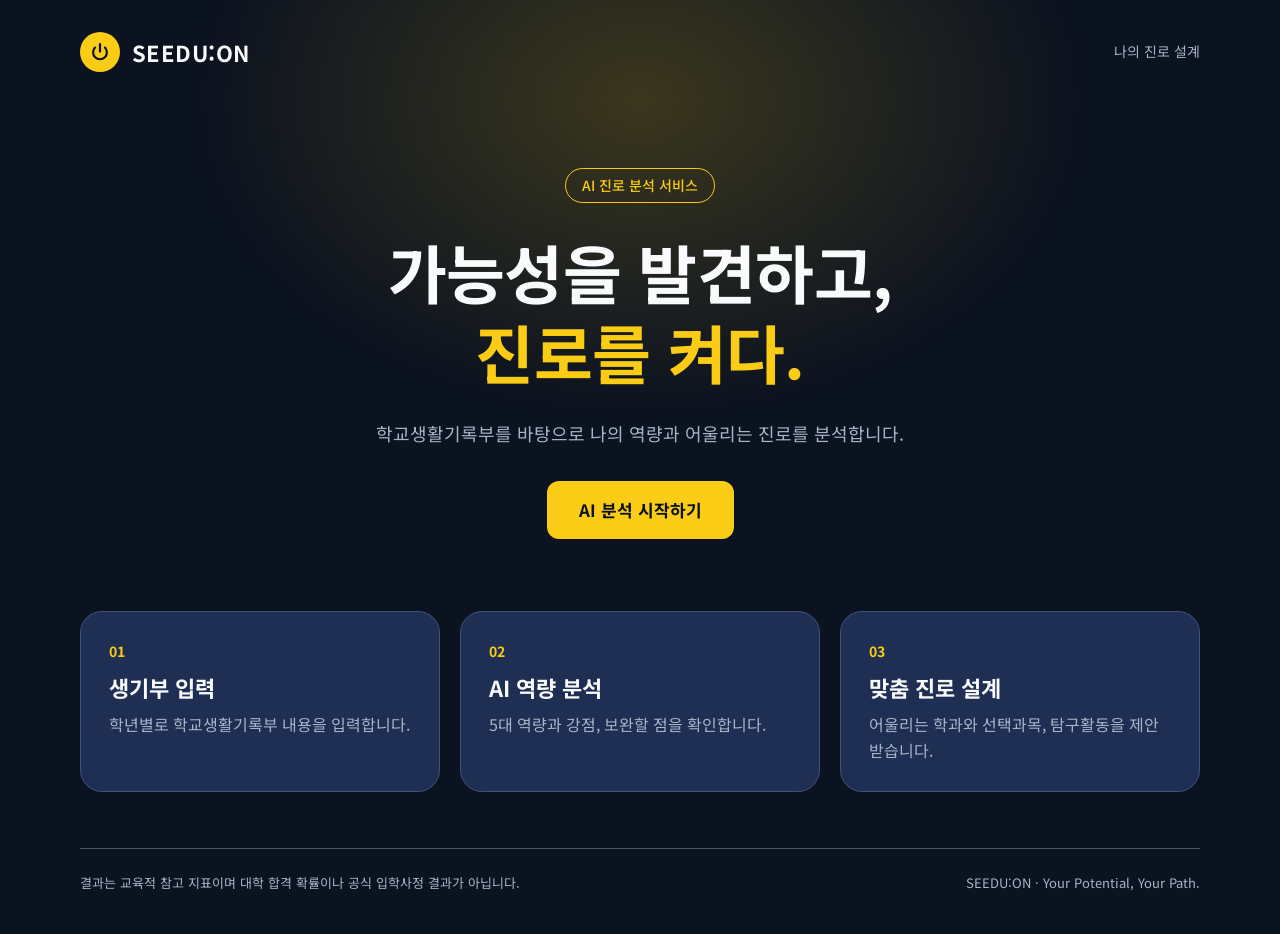
==== index.html @ 42810158 "Apply SEEDU:ON dark design and add home screen - Define design tokens as CSS variables (dark navy ba" ====
<!DOCTYPE html>
<html lang="ko">
<head>
  <meta charset="UTF-8">
  <meta name="viewport" content="width=device-width, initial-scale=1.0">
  <title>SEEDU:ON | 나의 진로 설계</title>
  <link rel="preconnect" href="https://fonts.googleapis.com">
  <link rel="preconnect" href="https://fonts.gstatic.com" crossorigin>
  <link rel="stylesheet" href="https://fonts.googleapis.com/css2?family=Noto+Sans+KR:wght@400;500;700&display=swap">
  <link rel="stylesheet" href="style.css">
  <script src="script.js" defer></script>
</head>
<body data-page="0">

  <header class="site-header">
    <div class="container header-inner">
      <button type="button" class="logo" data-go-page="0" aria-label="SEEDU:ON 홈으로">
        <span class="logo-mark" aria-hidden="true">
          <svg viewBox="0 0 24 24" fill="none" stroke-width="2.4" stroke-linecap="round" stroke-linejoin="round">
            <path d="M12 3.5v8"/>
            <path d="M6.6 7.2a7.5 7.5 0 1 0 10.8 0"/>
          </svg>
        </span>
        <span class="logo-text">SEEDU:ON</span>
      </button>
      <p class="header-page" id="header-page">나의 진로 설계</p>
    </div>
  </header>

  <main class="container">
    <!-- 홈 화면 -->
    <section id="home-page">
      <div class="hero">
        <p class="hero-badge">AI 진로 분석 서비스</p>
        <h1 class="hero-title">
          <span>가능성을 발견하고,</span>
          <span class="accent">진로를 켜다.</span>
        </h1>
        <p class="hero-desc">학교생활기록부를 바탕으로 나의 역량과 어울리는 진로를 분석합니다.</p>
        <div class="hero-actions">
          <button type="button" class="btn btn-primary" data-go-page="1">AI 분석 시작하기</button>
        </div>
      </div>

      <div class="feature-list">
        <article class="feature-card">
          <p class="feature-num">01</p>
          <h2>생기부 입력</h2>
          <p>학년별로 학교생활기록부 내용을 입력합니다.</p>
        </article>
        <article class="feature-card">
          <p class="feature-num">02</p>
          <h2>AI 역량 분석</h2>
          <p>5대 역량과 강점, 보완할 점을 확인합니다.</p>
        </article>
        <article class="feature-card">
          <p class="feature-num">03</p>
          <h2>맞춤 진로 설계</h2>
          <p>어울리는 학과와 선택과목, 탐구활동을 제안받습니다.</p>
        </article>
      </div>
    </section>

    <nav class="steps" aria-label="진행 단계">
      <div class="step active"><span class="step-num">1</span><span class="step-label">생기부 입력</span></div>
      <div class="step"><span class="step-num">2</span><span class="step-label">AI 역량 분석</span></div>
      <div class="step"><span class="step-num">3</span><span class="step-label">맞춤 진로 설계</span></div>
    </nav>

    <!-- 첫 번째 화면 -->
    <section id="input-page" class="panel">
      <h1>나의 가능성을 발견해 보세요</h1>
      <p class="panel-desc">학교생활기록부를 바탕으로 역량과 진로를 분석합니다.</p>

      <fieldset class="grade-choice">
        <legend class="field-label">현재 학년</legend>
        <div class="grade-choice-options">
          <label class="choice-card"><input type="radio" name="current-grade-choice" value="1" checked> 1학년</label>
          <label class="choice-card"><input type="radio" name="current-grade-choice" value="2"> 2학년</label>
          <label class="choice-card"><input type="radio" name="current-grade-choice" value="3"> 3학년</label>
        </div>
      </fieldset>

      <!-- 기존 JavaScript가 읽는 학년 값 (위 라디오 버튼과 연동) -->
      <select id="current-grade" hidden aria-hidden="true" tabindex="-1">
        <option value="1">1학년</option>
        <option value="2">2학년</option>
        <option value="3">3학년</option>
      </select>

      <h2 class="field-label">학교생활기록부 입력</h2>

      <div class="grade-tabs">
        <button type="button" class="grade-tab active" data-grade="1">1학년</button>
        <button type="button" class="grade-tab" data-grade="2">2학년</button>
        <button type="button" class="grade-tab" data-grade="3">3학년</button>
      </div>

      <div class="subject-input-area">
        <h3>과목별 세특 입력</h3>
        <p class="hint">과목을 선택하고 세부능력 및 특기사항을 등록하세요.</p>

        <label for="subject-select">과목 선택</label>
        <select id="subject-select">
          <option value="">과목을 선택하세요</option>
        </select>

        <label for="subject-record">세부능력 및 특기사항</label>
        <textarea
          id="subject-record"
          placeholder="선택한 과목의 세특 내용을 입력하세요."
        ></textarea>

        <p id="character-count">0자 입력</p>

        <button type="button" id="add-subject-button" class="btn btn-secondary">
          + 과목 등록하기
        </button>

        <h3>등록한 과목</h3>
        <div id="registered-subjects">
          <p>아직 등록한 과목이 없습니다.</p>
        </div>
      </div>

      <!-- 기존 JavaScript와의 호환성을 위한 입력 데이터 -->
      <textarea id="student-record" hidden></textarea>

      <div class="notice">
        <svg class="notice-icon" viewBox="0 0 24 24" fill="none" stroke-width="2" stroke-linecap="round" aria-hidden="true">
          <circle cx="12" cy="12" r="9"/><path d="M12 7.5v5.5"/><path d="M12 16.5h.01"/>
        </svg>
        <p>이름, 학교명, 교사명은 지우고 입력해 주세요. 결과는 교육적 참고 지표이며 합격 예측이 아닙니다.</p>
      </div>

      <div class="actions">
        <button type="button" id="analyze-button" class="btn btn-primary">AI 분석 시작하기</button>
      </div>
    </section>


    <!-- 두 번째 화면 -->
    <section id="analysis-page" hidden>
      <h1>AI 역량 분석 리포트</h1>
      <p>나의 강점과 학년별 성장 과정을 확인합니다.</p>

      <div id="analysis-results"></div>

      <div class="actions">
        <button type="button" class="back-button btn btn-secondary-dark" data-go-page="1">
          ← 이전 단계로 돌아가기
        </button>
        <button type="button" id="go-to-plan" class="btn btn-primary">나의 진로 설계하기</button>
      </div>
    </section>


    <!-- 세 번째 화면 -->
    <section id="plan-page" hidden>
      <h1 class="page-title">나만의 <span class="accent">진로 로드맵</span></h1>
      <p class="page-desc">희망 학과에 맞는 선택과목과 탐구활동을 추천합니다.</p>

      <div class="result-card">
        <h2 class="card-heading">희망 학과 선택</h2>
        <p class="muted">AI가 추천한 학과 중 하나를 선택하거나 직접 입력하세요.</p>

        <div id="major-selection"></div>

        <label for="custom-major" class="hint">다른 학과 직접 입력</label>
        <input
          type="text"
          id="custom-major"
          placeholder="예: 인공지능학과, 컴퓨터공학과"
        >

        <div class="actions">
          <button type="button" id="roadmap-button" class="btn btn-primary">
            AI 맞춤 로드맵 생성하기
          </button>
        </div>
      </div>

      <div id="plan-results"></div>

      <div class="actions actions-start">
        <button type="button" class="btn btn-secondary-dark" data-go-page="2">
          이전 단계로 돌아가기
        </button>
      </div>
    </section>

  </main>

  <footer class="site-footer">
    <div class="container footer-inner">
      <p>결과는 교육적 참고 지표이며 대학 합격 확률이나 공식 입학사정 결과가 아닙니다.</p>
      <p>SEEDU:ON · Your Potential, Your Path.</p>
    </div>
  </footer>

</body>
</html>
---- style.css ----
/* =========================================
   SEEDU:ON 디자인 토큰
   색 값은 여기에서만 정의하고 아래에서는 변수로만 사용한다.
========================================= */
:root {
  /* 배경 / 배경 위 글자 */
  --bg: #0B1220;
  --on-bg: #F8FAFC;
  --on-bg-muted: #A8B3C7;

  /* 포인트 */
  --accent: #FACC15;
  --accent-deep: #CA8A04;
  --accent-soft: #FEF9C3;
  --accent-chip-text: #FDE68A;

  /* 어두운 카드(홈) / 보조 버튼 */
  --dark-card: #1F2F54;
  --dark-card-border: #3F5280;
  --dark-btn-border: #475569;

  /* 밝은 카드 */
  --card: #E8EDF4;
  --card-border: rgba(255, 255, 255, 0.18);
  --card-shadow: 0 10px 30px rgba(0, 0, 0, 0.35);
  --on-card: #0F172A;
  --on-card-muted: #475569;
  --label: #854D0E;

  /* 입력창 */
  --field-bg: #F8FAFC;
  --field-border: #94A3B8;
  --placeholder: #64748B;

  /* 칩 / 막대 트랙 / 안쪽 박스 테두리 */
  --chip: #CBD5E1;

  /* 안내 박스 */
  --notice-bg: #FEF9C3;
  --notice-border: #FACC15;
  --notice-text: #713F12;
  --notice-icon: #854D0E;

  /* 단계 표시 비활성 */
  --step-track: #3F5280;
  --step-circle: #2E3E63;

  /* 강점 / 보완 */
  --strength: #065F46;
  --improve: #92400E;

  /* 모양 */
  --radius-card: 22px;
  --radius-inner: 14px;
  --radius-control: 12px;
  --radius-pill: 999px;

  /* 컨테이너 폭 (페이지별로 아래에서 바꿈) */
  --container: 880px;
}

body[data-page="0"] { --container: 1120px; }
body[data-page="1"] { --container: 880px; }
body[data-page="2"] { --container: 1120px; }
body[data-page="3"] { --container: 1000px; }

/* =========================================
   기본
========================================= */
* { box-sizing: border-box; }

html { background: var(--bg); }

body {
  position: relative;
  margin: 0;
  min-height: 100vh;
  overflow-x: hidden;
  font-family: "Noto Sans KR", "Malgun Gothic", sans-serif;
  font-size: 16px;
  line-height: 1.65;
  background: var(--bg);
  color: var(--on-bg);
}

/* 상단 중앙의 노란 빛 */
body::before {
  content: "";
  position: absolute;
  top: -220px;
  left: 50%;
  width: min(900px, 100%);
  height: 640px;
  transform: translateX(-50%);
  background: radial-gradient(closest-side, rgba(250, 204, 21, 0.16), rgba(250, 204, 21, 0));
  pointer-events: none;
  z-index: 0;
}

/* 홈은 빛을 조금 더 밝게 */
body[data-page="0"]::before {
  background: radial-gradient(closest-side, rgba(250, 204, 21, 0.20), rgba(250, 204, 21, 0));
}

.site-header, main, .site-footer { position: relative; z-index: 1; }

.container {
  width: 100%;
  max-width: calc(var(--container) + 48px);
  margin: 0 auto;
  padding: 0 24px;
}

section[hidden], .grade-tab[hidden], [hidden] { display: none !important; }

h1, h2, h3 { margin: 0; line-height: 1.35; }

button { font: inherit; }

.accent { color: var(--accent); }

.visually-hidden {
  position: absolute !important;
  width: 1px; height: 1px;
  margin: -1px; padding: 0;
  overflow: hidden;
  clip: rect(0 0 0 0);
  white-space: nowrap;
  border: 0;
}

/* =========================================
   헤더 / 로고
========================================= */
.header-inner {
  display: flex;
  align-items: center;
  justify-content: space-between;
  gap: 16px;
  padding-top: 32px;
  padding-bottom: 32px;
}

.logo {
  display: flex;
  align-items: center;
  gap: 12px;
  padding: 0;
  border: 0;
  background: none;
  cursor: pointer;
}

/* =========================================
   홈
========================================= */
body[data-page="0"] .steps { display: none; }

.hero {
  padding: 64px 0 72px;
  text-align: center;
}

.hero-badge {
  display: inline-block;
  margin: 0 0 28px;
  padding: 5px 16px;
  border: 1px solid var(--accent);
  border-radius: var(--radius-pill);
  color: var(--accent);
  font-size: 14px;
  font-weight: 500;
}

.hero-title {
  display: flex;
  flex-direction: column;
  font-size: 64px;
  font-weight: 700;
  line-height: 1.25;
  letter-spacing: -0.01em;
  color: var(--on-bg);
}

.hero-desc {
  max-width: 560px;
  margin: 28px auto 32px;
  font-size: 18px;
  color: var(--on-bg-muted);
}

.hero-actions {
  display: flex;
  flex-wrap: wrap;
  justify-content: center;
  gap: 12px;
}

.feature-list {
  display: flex;
  flex-wrap: wrap;
  gap: 20px;
}

.feature-card {
  flex: 1 1 280px;
  padding: 28px;
  border: 1px solid var(--dark-card-border);
  border-radius: var(--radius-card);
  background: var(--dark-card);
}

.feature-num {
  margin: 0 0 10px;
  font-size: 14px;
  font-weight: 700;
  color: var(--accent);
}

.feature-card h2 {
  margin: 0 0 8px;
  font-size: 22px;
  font-weight: 700;
  color: var(--on-bg);
}

.feature-card p:last-child {
  margin: 0;
  color: var(--on-bg-muted);
}

.logo-mark {
  display: grid;
  place-items: center;
  width: 40px;
  height: 40px;
  border-radius: 50%;
  background: var(--accent);
  flex-shrink: 0;
}

.logo-mark svg {
  width: 22px;
  height: 22px;
  stroke: var(--bg);
}

.logo-text {
  font-size: 22px;
  font-weight: 700;
  letter-spacing: 0.02em;
  color: var(--on-bg);
}

.header-page {
  margin: 0;
  font-size: 14px;
  color: var(--on-bg-muted);
}

main.container { padding-bottom: 56px; }

/* =========================================
   단계 표시
========================================= */
.steps {
  display: flex;
  gap: 16px;
  margin: 8px 0 40px;
}

.step {
  flex: 1;
  display: flex;
  align-items: center;
  gap: 10px;
  padding-top: 18px;
  border-top: 6px solid var(--step-track);
  border-radius: 3px 3px 0 0;
  color: var(--on-bg-muted);
  font-size: 15px;
  font-weight: 500;
}

.step-num {
  display: grid;
  place-items: center;
  width: 28px;
  height: 28px;
  border-radius: 50%;
  background: var(--step-circle);
  color: var(--on-bg-muted);
  font-size: 13px;
  font-weight: 700;
  flex-shrink: 0;
}

.step.active {
  border-top-color: var(--accent);
  color: var(--on-bg);
  font-weight: 700;
}

.step.active .step-num {
  background: var(--accent);
  color: var(--bg);
}

/* =========================================
   카드
========================================= */
.panel,
.result-intro,
.result-card {
  background: var(--card);
  color: var(--on-card);
  border: 1px solid var(--card-border);
  border-radius: var(--radius-card);
  box-shadow: var(--card-shadow);
}

.panel { padding: 40px 36px; }
.result-intro, .result-card { padding: 32px; }

.panel h1 {
  font-size: 31px;
  font-weight: 700;
  color: var(--on-card);
}

.panel-desc {
  margin: 10px 0 32px;
  color: var(--on-card-muted);
}

.field-label {
  display: block;
  margin: 28px 0 12px;
  padding: 0;
  font-size: 15px;
  font-weight: 700;
  color: var(--on-card);
}

.hint, .muted {
  color: var(--on-card-muted);
  font-size: 14px;
  line-height: 1.7;
}

.eyebrow {
  margin: 0 0 10px;
  font-size: 14px;
  font-weight: 700;
  letter-spacing: 0.02em;
  color: var(--label);
}

.card-heading {
  margin: 0 0 20px;
  font-size: 15px;
  font-weight: 700;
  color: var(--label);
}

.result-title {
  margin: 0 0 12px;
  font-size: 28px;
  font-weight: 700;
  color: var(--on-card);
}

/* =========================================
   입력창
========================================= */
select, textarea, input[type="text"] {
  width: 100%;
  padding: 13px 16px;
  border: 1px solid var(--field-border);
  border-radius: var(--radius-control);
  background: var(--field-bg);
  color: var(--on-card);
  font: inherit;
  font-size: 15px;
}

::placeholder { color: var(--placeholder); opacity: 1; }

select:focus-visible,
textarea:focus-visible,
input:focus-visible,
button:focus-visible {
  outline: 3px solid var(--accent);
  outline-offset: 2px;
}

textarea {
  min-height: 200px;
  resize: vertical;
  line-height: 1.7;
}

/* 학년 선택 (라디오 카드) */
.grade-choice { margin: 0; padding: 0; border: 0; min-width: 0; }

.grade-choice-options { display: flex; flex-wrap: wrap; gap: 10px; }

.choice-card {
  display: inline-flex;
  align-items: center;
  gap: 10px;
  padding: 11px 22px;
  border: 2px solid var(--field-border);
  border-radius: var(--radius-control);
  background: transparent;
  color: var(--on-card);
  font-weight: 500;
  cursor: pointer;
}

.choice-card input { margin: 0; accent-color: var(--label); }

.choice-card:has(input:checked) {
  background: var(--accent-soft);
  border-color: var(--accent-deep);
  color: var(--label);
  font-weight: 700;
}

/* 칩 (학년 탭, 학과 선택) */
.grade-tabs,
#major-selection {
  display: flex;
  flex-wrap: wrap;
  gap: 8px;
}

.grade-tabs { margin-bottom: 8px; }

.grade-tab,
.major-select-button {
  padding: 7px 16px;
  border: 0;
  border-radius: var(--radius-pill);
  background: var(--chip);
  color: var(--on-card);
  font-size: 14px;
  font-weight: 500;
  cursor: pointer;
}

.major-select-button { padding: 10px 18px; font-size: 15px; }

.grade-tab.active,
.major-select-button.active {
  background: var(--accent);
  color: var(--bg);
  font-weight: 700;
}

/* 과목별 세특 입력 */
.subject-input-area h3 {
  margin: 24px 0 4px;
  font-size: 16px;
  font-weight: 700;
  color: var(--on-card);
}

.subject-input-area .hint { margin: 0; }

.subject-input-area label {
  display: block;
  margin: 18px 0 8px;
  font-size: 14px;
  font-weight: 700;
  color: var(--on-card);
}

#character-count {
  margin: 8px 0 14px;
  font-size: 13px;
  color: var(--on-card-muted);
}

#registered-subjects {
  display: grid;
  gap: 8px;
  margin-top: 10px;
}

#registered-subjects > p {
  margin: 0;
  font-size: 14px;
  color: var(--on-card-muted);
}

.registered-subject-item {
  display: flex;
  align-items: center;
  justify-content: space-between;
  gap: 12px;
  padding: 12px 16px;
  border: 1px solid var(--chip);
  border-radius: var(--radius-inner);
  background: var(--field-bg);
}

.registered-subject-info strong { font-size: 15px; }

.registered-subject-info p {
  margin: 2px 0 0;
  font-size: 13px;
  color: var(--on-card-muted);
}

.registered-subject-actions { display: flex; gap: 6px; flex-shrink: 0; }

.subject-edit-button,
.subject-delete-button {
  padding: 6px 12px;
  border: 1px solid var(--field-border);
  border-radius: 10px;
  background: transparent;
  color: var(--on-card);
  font-size: 13px;
  cursor: pointer;
}

.subject-delete-button { color: var(--improve); }

/* =========================================
   버튼
========================================= */
.btn {
  display: inline-flex;
  align-items: center;
  justify-content: center;
  gap: 8px;
  border-radius: var(--radius-control);
  font-weight: 700;
  text-decoration: none;
  cursor: pointer;
  transition: filter 0.15s ease, background-color 0.15s ease;
}

.btn-primary {
  padding: 15px 32px;
  border: 0;
  background: var(--accent);
  color: var(--bg);
  font-size: 17px;
}

.btn-primary:hover { filter: brightness(1.06); }
.btn-primary:disabled { opacity: 0.6; cursor: wait; }

.btn-secondary {
  padding: 11px 20px;
  border: 1px solid var(--field-border);
  background: transparent;
  color: var(--on-card);
  font-size: 15px;
  font-weight: 500;
}

.btn-secondary:hover { background: rgba(148, 163, 184, 0.15); }

/* 어두운 배경 위 보조 버튼 */
.btn-secondary-dark {
  padding: 14px 24px;
  border: 1px solid var(--dark-btn-border);
  background: transparent;
  color: var(--on-bg);
  font-size: 15px;
  font-weight: 500;
}

.btn-secondary-dark:hover { background: rgba(71, 85, 105, 0.35); }

.actions {
  display: flex;
  flex-wrap: wrap;
  justify-content: flex-end;
  gap: 12px;
  margin-top: 28px;
}

.actions-start { justify-content: flex-start; }

/* =========================================
   안내 박스
========================================= */
.notice {
  display: flex;
  align-items: flex-start;
  gap: 10px;
  margin-top: 28px;
  padding: 16px 18px;
  border: 1px solid var(--notice-border);
  border-radius: var(--radius-inner);
  background: var(--notice-bg);
  color: var(--notice-text);
  font-size: 14px;
}

.notice p { margin: 0; }

.notice-icon {
  width: 18px;
  height: 18px;
  margin-top: 2px;
  flex-shrink: 0;
  stroke: var(--notice-icon);
}

/* =========================================
   분석 결과 (벤토 그리드)
========================================= */
#analysis-page > h1,
#analysis-page > p { display: none; }

#analysis-results {
  display: grid;
  grid-template-columns: repeat(2, minmax(0, 1fr));
  gap: 20px;
}

#analysis-results > .result-intro,
#analysis-results > .span-full { grid-column: 1 / -1; }

.result-intro .muted { font-size: 15px; margin: 0; }

/* 역량 카드: 레이더 + 점수 목록 */
.competency-layout {
  display: flex;
  flex-wrap: wrap;
  align-items: center;
  gap: 24px;
}

.competency-layout .radar-wrap { flex: 1 1 380px; }
.competency-layout .score-grid { flex: 1 1 360px; }

.radar-wrap { display: flex; justify-content: center; }

.radar-wrap canvas {
  display: block;
  width: 100%;
  max-width: 520px;
  height: auto;
}

.score-grid { display: grid; gap: 10px; }

.score-item {
  padding: 14px 16px;
  border: 1px solid var(--chip);
  border-radius: var(--radius-inner);
  background: var(--field-bg);
}

.score-heading {
  display: flex;
  align-items: center;
  justify-content: space-between;
  gap: 12px;
}

.score-heading strong { font-size: 15px; }

.score-number {
  font-size: 14px;
  font-weight: 700;
  color: var(--label);
  white-space: nowrap;
}

.bar-track {
  height: 8px;
  margin: 10px 0;
  overflow: hidden;
  border-radius: var(--radius-pill);
  background: var(--chip);
}

.bar-fill {
  height: 100%;
  border-radius: inherit;
  background: var(--accent-deep);
}

.evidence {
  margin: 6px 0 0;
  font-size: 14px;
  line-height: 1.7;
  color: var(--on-card-muted);
  overflow-wrap: anywhere;
}

/* 강점 / 보완할 점 */
.feedback-card ul {
  margin: 0;
  padding-left: 20px;
  line-height: 1.8;
}

.feedback-card li + li { margin-top: 6px; }

.strength-card .card-heading { color: var(--strength); }
.improve-card .card-heading { color: var(--improve); }

/* 어울리는 학과 TOP 3 */
.major-list {
  display: flex;
  flex-wrap: wrap;
  gap: 14px;
}

.major-item {
  flex: 1 1 260px;
  padding: 20px;
  border: 1px solid var(--chip);
  border-radius: var(--radius-inner);
  background: var(--field-bg);
}

.major-item.is-top {
  border: 2px solid var(--accent-deep);
  background: var(--accent-soft);
}

.major-rank {
  margin: 0 0 6px;
  font-size: 13px;
  font-weight: 700;
  color: var(--on-card-muted);
}

.major-item.is-top .major-rank { color: var(--label); }

.major-name {
  margin: 0 0 8px;
  font-size: 20px;
  font-weight: 700;
  color: var(--on-card);
}

.major-fit-details { margin-top: 12px; }

.major-fit-details summary {
  font-size: 14px;
  font-weight: 700;
  color: var(--label);
  cursor: pointer;
}

.major-fit-details .score-item { margin-top: 8px; background: transparent; }

.disclaimer {
  margin: 18px 0 0;
  font-size: 13px;
  line-height: 1.6;
  color: var(--on-card-muted);
}

/* 학년별 성장 과정 */
.growth-timeline {
  margin-left: 8px;
  padding-left: 24px;
  border-left: 3px solid var(--chip);
}

.growth-item { position: relative; padding: 2px 0 20px; }
.growth-item:last-child { padding-bottom: 0; }

.growth-item::before {
  content: "";
  position: absolute;
  left: -33px;
  top: 6px;
  width: 15px;
  height: 15px;
  border-radius: 50%;
  background: var(--accent);
  border: 3px solid var(--card);
}

.growth-year { font-weight: 700; color: var(--on-card); }

.growth-item p {
  margin: 6px 0 0;
  line-height: 1.8;
  color: var(--on-card-muted);
}

/* =========================================
   진로 로드맵
========================================= */
.page-title {
  font-size: 31px;
  font-weight: 700;
  color: var(--on-bg);
}

.page-desc {
  margin: 10px 0 32px;
  color: var(--on-bg-muted);
}

#plan-page > .result-card .muted { margin: -8px 0 16px; }

#plan-page label[for="custom-major"] {
  display: block;
  margin: 20px 0 8px;
}

#plan-results,
.plan-output {
  display: grid;
  gap: 20px;
}

#plan-results { margin-top: 24px; }
#plan-results:empty { display: none; }

.subject-list {
  display: grid;
  grid-template-columns: repeat(auto-fit, minmax(240px, 1fr));
  gap: 12px;
}

.activity-list {
  display: grid;
  grid-template-columns: repeat(auto-fit, minmax(280px, 1fr));
  gap: 14px;
}

.subject-item,
.activity-item,
.grade-plan-item {
  padding: 20px;
  border: 1px solid var(--chip);
  border-radius: var(--radius-inner);
  background: var(--field-bg);
}

.grade-plan-item + .grade-plan-item { margin-top: 12px; }

.subject-item h3,
.activity-item h3,
.grade-plan-item h3 {
  margin: 0 0 8px;
  font-size: 18px;
  font-weight: 700;
  color: var(--on-card);
}

.activity-number {
  display: inline-block;
  margin-bottom: 12px;
  padding: 3px 12px;
  border-radius: var(--radius-pill);
  background: var(--accent);
  color: var(--bg);
  font-size: 12px;
  font-weight: 700;
  letter-spacing: 0.04em;
}

.activity-steps,
.grade-actions {
  margin: 10px 0 0;
  padding-left: 20px;
  line-height: 1.85;
  color: var(--on-card-muted);
}

.expected-result {
  margin: 12px 0 0;
  font-size: 14px;
  font-weight: 500;
  color: var(--strength);
}

.advice-text {
  margin: 0;
  line-height: 1.85;
  color: var(--on-card);
  white-space: pre-wrap;
}

/* =========================================
   푸터
========================================= */
.footer-inner {
  display: flex;
  flex-wrap: wrap;
  justify-content: space-between;
  gap: 8px 24px;
  padding-top: 24px;
  padding-bottom: 40px;
  font-size: 13px;
  color: var(--on-bg-muted);
  /* 구분선을 컨테이너 안쪽 폭(좌우 패딩 제외)에만 그리기 */
  background: linear-gradient(var(--dark-btn-border), var(--dark-btn-border)) center top / calc(100% - 48px) 1px no-repeat;
}

.footer-inner p { margin: 0; }

/* =========================================
   반응형
========================================= */
@media (max-width: 760px) {
  #analysis-results { grid-template-columns: 1fr; }
}

@media (max-width: 650px) {
  .header-inner { padding-top: 20px; padding-bottom: 20px; }
  .steps { gap: 8px; margin-bottom: 28px; }
  .step { flex-direction: column; align-items: flex-start; gap: 6px; font-size: 12px; }
  .panel { padding: 26px 20px; }
  .result-intro, .result-card { padding: 22px 20px; }
  .panel h1, .page-title { font-size: 25px; }
  .hero { padding: 40px 0 48px; }
  .hero-title { font-size: 40px; }
  .hero-desc { font-size: 16px; }
  .result-title { font-size: 23px; }
  .actions .btn { flex: 1 1 auto; }
  .registered-subject-item { flex-direction: column; align-items: flex-start; }
}
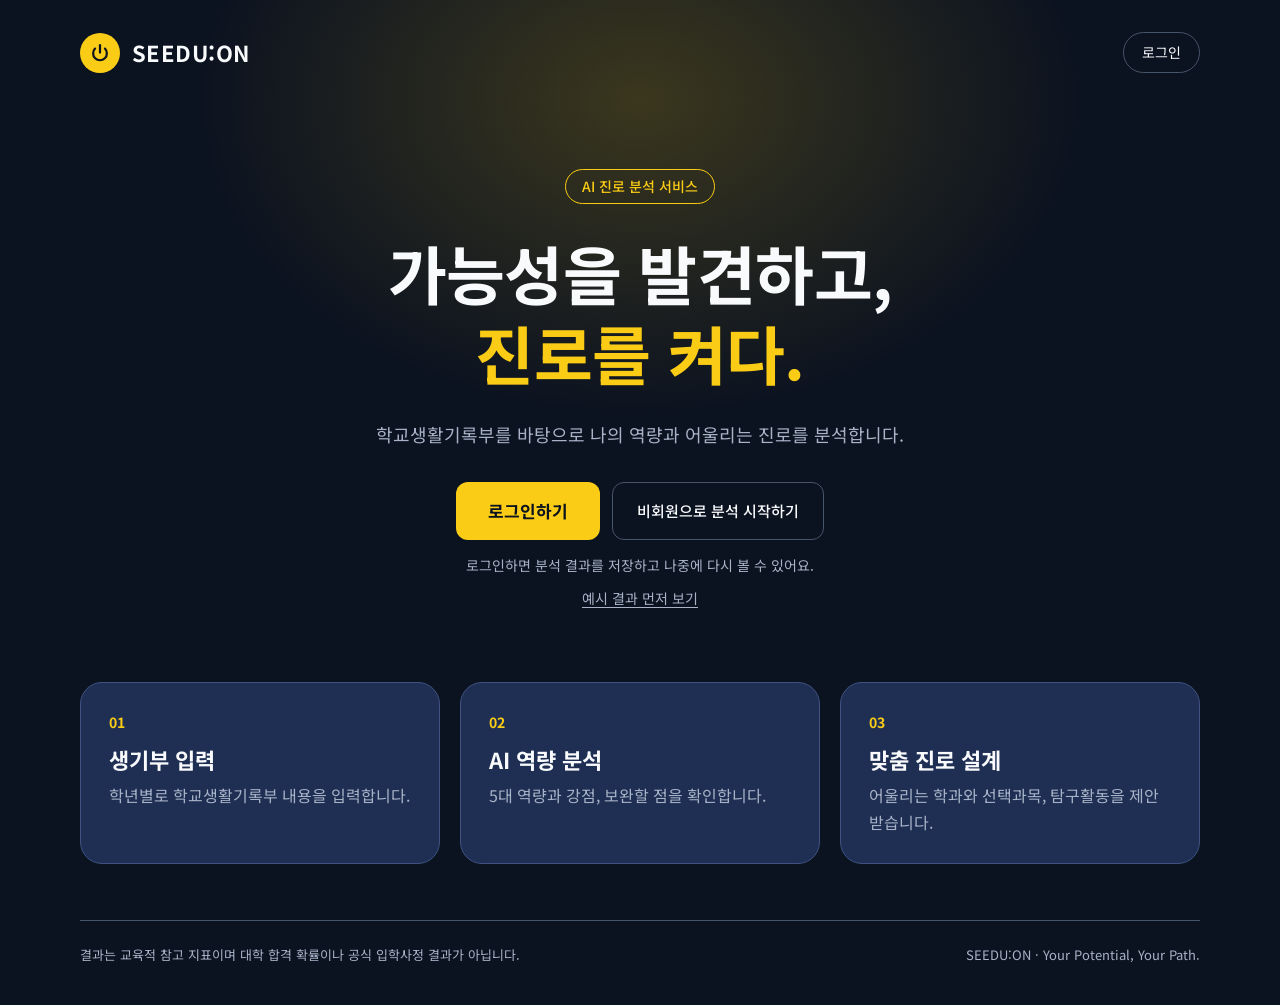
==== commit de53570c: "Add login and saved analysis records - FastAPI /api accounts router: ID/password login (auto sign-up" ====
--- a/index.html
+++ b/index.html
@@ -10,7 +10,7 @@
   <link rel="stylesheet" href="style.css">
   <script src="script.js" defer></script>
 </head>
-<body data-page="0">
+<body data-page="0" data-auth="out">
 
   <header class="site-header">
     <div class="container header-inner">
@@ -23,7 +23,12 @@
         </span>
         <span class="logo-text">SEEDU:ON</span>
       </button>
-      <p class="header-page" id="header-page">나의 진로 설계</p>
+      <div class="header-auth">
+        <button type="button" class="btn-header auth-out-only" data-open-login>로그인</button>
+        <span class="header-user auth-in-only"><strong id="header-username"></strong>님</span>
+        <button type="button" class="btn-header auth-in-only" data-go-page="4">내 기록</button>
+        <button type="button" class="link-button auth-in-only" id="logout-button">로그아웃</button>
+      </div>
     </div>
   </header>
 
@@ -37,8 +42,23 @@
           <span class="accent">진로를 켜다.</span>
         </h1>
         <p class="hero-desc">학교생활기록부를 바탕으로 나의 역량과 어울리는 진로를 분석합니다.</p>
-        <div class="hero-actions">
-          <button type="button" class="btn btn-primary" data-go-page="1">AI 분석 시작하기</button>
+        <!-- 로그아웃 상태 -->
+        <div class="auth-out-only">
+          <div class="hero-actions">
+            <button type="button" class="btn btn-primary" data-open-login>로그인하기</button>
+            <button type="button" class="btn btn-secondary-dark" id="guest-start-button">비회원으로 분석 시작하기</button>
+          </div>
+          <p class="hero-hint">로그인하면 분석 결과를 저장하고 나중에 다시 볼 수 있어요.</p>
+          <button type="button" class="link-button hero-link" id="sample-result-button">예시 결과 먼저 보기</button>
+        </div>
+
+        <!-- 로그인 상태 -->
+        <div class="auth-in-only">
+          <div class="hero-actions">
+            <button type="button" class="btn btn-primary" data-go-page="1">AI 분석 시작하기</button>
+            <button type="button" class="btn btn-secondary-dark" data-go-page="4">내 기록 보기</button>
+          </div>
+          <p class="hero-hint">이전에 저장한 분석 결과를 다시 볼 수 있어요.</p>
         </div>
       </div>
 
@@ -146,8 +166,11 @@
 
       <div id="analysis-results"></div>
 
+      <!-- 저장 배너 / 저장됨 / 예시·저장 기록 안내 -->
+      <div id="result-extra"></div>
+
       <div class="actions">
-        <button type="button" class="back-button btn btn-secondary-dark" data-go-page="1">
+        <button type="button" class="back-button btn btn-secondary-dark" id="result-back-button" data-go-page="1">
           ← 이전 단계로 돌아가기
         </button>
         <button type="button" id="go-to-plan" class="btn btn-primary">나의 진로 설계하기</button>
@@ -189,7 +212,88 @@
       </div>
     </section>
 
+    <!-- 내 기록 화면 -->
+    <section id="records-page" hidden>
+      <div class="records-head">
+        <div>
+          <h1 class="page-title">내 <span class="accent">분석 기록</span></h1>
+          <p class="page-desc">저장한 결과를 다시 보고, 변화를 비교해 보세요.</p>
+        </div>
+        <button type="button" class="btn btn-primary" data-go-page="1">새 분석 시작하기</button>
+      </div>
+
+      <p id="records-status" class="records-status" role="status" aria-live="polite"></p>
+      <div id="records-list" class="records-list"></div>
+
+      <div id="records-empty" class="records-empty" hidden>
+        <p class="records-empty-title">아직 저장한 기록이 없어요.</p>
+        <p class="muted">로그인한 상태에서 분석하면 결과가 여기에 저장돼요.</p>
+        <button type="button" class="btn btn-primary" data-go-page="1">분석 시작하기</button>
+      </div>
+
+      <div class="records-foot">
+        <p>저장된 기록은 아이디에만 연결돼요. 삭제하면 복구할 수 없어요.</p>
+        <button type="button" class="link-button" id="delete-all-records">모든 기록 삭제</button>
+      </div>
+    </section>
+
   </main>
+
+  <!-- 로그인 모달 -->
+  <dialog id="login-dialog" class="modal" aria-labelledby="login-title" aria-describedby="login-desc">
+    <form id="login-form" class="modal-card" novalidate>
+      <button type="button" class="modal-close" data-close-dialog aria-label="닫기">×</button>
+      <h2 id="login-title">로그인</h2>
+      <p id="login-desc" class="modal-desc">저장한 분석 결과를 나중에도 다시 볼 수 있어요.</p>
+
+      <label for="login-username" class="modal-label">아이디</label>
+      <input type="text" id="login-username" name="username" autocomplete="username"
+             placeholder="영문, 숫자 4~16자 (실명은 쓰지 마세요)" maxlength="16" required
+             aria-describedby="login-error">
+
+      <label for="login-password" class="modal-label">비밀번호</label>
+      <input type="password" id="login-password" name="password" autocomplete="current-password"
+             placeholder="6자 이상" maxlength="64" required aria-describedby="login-error">
+
+      <p id="login-error" class="field-error" role="alert" hidden>
+        <svg viewBox="0 0 24 24" fill="none" stroke-width="2" stroke-linecap="round" aria-hidden="true">
+          <circle cx="12" cy="12" r="9"/><path d="M12 7.5v5.5"/><path d="M12 16.5h.01"/>
+        </svg>
+        <span id="login-error-text"></span>
+      </p>
+
+      <div class="notice">
+        <svg class="notice-icon" viewBox="0 0 24 24" fill="none" stroke-width="2" stroke-linecap="round" aria-hidden="true">
+          <circle cx="12" cy="12" r="9"/><path d="M12 7.5v5.5"/><path d="M12 16.5h.01"/>
+        </svg>
+        <p>처음 쓰는 아이디라면 이 아이디와 비밀번호로 새 계정이 만들어져요. 비밀번호를 잊으면 복구할 수 없어요.</p>
+      </div>
+
+      <button type="submit" class="btn btn-primary btn-block" id="login-submit">로그인 / 시작하기</button>
+      <button type="button" class="link-button modal-link" id="login-skip">로그인 없이 분석만 해보기</button>
+    </form>
+  </dialog>
+
+  <!-- 비회원 안내 모달 -->
+  <dialog id="guest-dialog" class="modal" aria-labelledby="guest-title" aria-describedby="guest-desc">
+    <div class="modal-card">
+      <button type="button" class="modal-close" data-close-dialog aria-label="닫기">×</button>
+      <h2 id="guest-title">비회원으로 시작할까요?</h2>
+      <p id="guest-desc" class="modal-desc">분석은 로그인 없이도 똑같이 할 수 있어요.</p>
+
+      <div class="notice">
+        <svg class="notice-icon" viewBox="0 0 24 24" fill="none" stroke-width="2" stroke-linecap="round" aria-hidden="true">
+          <circle cx="12" cy="12" r="9"/><path d="M12 7.5v5.5"/><path d="M12 16.5h.01"/>
+        </svg>
+        <p><strong>비회원 분석 결과는 저장되지 않아요.</strong> 결과 화면을 닫거나 새로고침하면 다시 볼 수 없어요.</p>
+      </div>
+
+      <button type="button" class="btn btn-primary btn-block" id="guest-continue" autofocus>비회원으로 계속하기</button>
+      <button type="button" class="btn btn-secondary btn-block" id="guest-login">로그인하고 저장하기</button>
+    </div>
+  </dialog>
+
+  <div id="toast" class="toast" role="status" aria-live="polite" hidden></div>
 
   <footer class="site-footer">
     <div class="container footer-inner">
--- a/style.css
+++ b/style.css
@@ -49,6 +49,13 @@
   --strength: #065F46;
   --improve: #92400E;
 
+  /* 오류 */
+  --error: #B91C1C;
+  --error-soft: #FEF2F2;
+
+  /* 모달 뒤 어두운 막 */
+  --overlay: rgba(5, 9, 18, 0.72);
+
   /* 모양 */
   --radius-card: 22px;
   --radius-inner: 14px;
@@ -63,6 +70,11 @@
 body[data-page="1"] { --container: 880px; }
 body[data-page="2"] { --container: 1120px; }
 body[data-page="3"] { --container: 1000px; }
+body[data-page="4"] { --container: 912px; }
+
+/* 로그인 상태에 따라 보이기 */
+body[data-auth="out"] .auth-in-only,
+body[data-auth="in"] .auth-out-only { display: none !important; }
 
 /* =========================================
    기본
@@ -154,7 +166,16 @@
 /* =========================================
    홈
 ========================================= */
-body[data-page="0"] .steps { display: none; }
+body[data-page="0"] .steps,
+body[data-page="4"] .steps { display: none; }
+
+.hero-hint {
+  margin: 14px 0 0;
+  font-size: 14px;
+  color: var(--on-bg-muted);
+}
+
+.hero-link { margin-top: 10px; font-size: 14px; }
 
 .hero {
   padding: 64px 0 72px;
@@ -252,11 +273,42 @@
   color: var(--on-bg);
 }
 
-.header-page {
-  margin: 0;
-  font-size: 14px;
+/* 헤더 오른쪽: 로그인 상태 */
+.header-auth {
+  display: flex;
+  align-items: center;
+  gap: 14px;
+  font-size: 14px;
+  color: var(--on-bg);
+}
+
+.header-user strong { color: var(--accent); font-weight: 700; }
+
+.btn-header {
+  padding: 8px 18px;
+  border: 1px solid var(--dark-btn-border);
+  border-radius: var(--radius-pill);
+  background: transparent;
+  color: var(--on-bg);
+  font-size: 14px;
+  cursor: pointer;
+}
+
+.btn-header:hover { background: rgba(71, 85, 105, 0.35); }
+
+/* 밑줄 링크처럼 보이는 버튼 */
+.link-button {
+  padding: 0;
+  border: 0;
+  background: none;
   color: var(--on-bg-muted);
-}
+  font-size: 14px;
+  text-decoration: underline;
+  text-underline-offset: 3px;
+  cursor: pointer;
+}
+
+.link-button:hover { color: var(--on-bg); }
 
 main.container { padding-bottom: 56px; }
 
@@ -373,7 +425,7 @@
 /* =========================================
    입력창
 ========================================= */
-select, textarea, input[type="text"] {
+select, textarea, input[type="text"], input[type="password"] {
   width: 100%;
   padding: 13px 16px;
   border: 1px solid var(--field-border);
@@ -888,6 +940,301 @@
   color: var(--on-card);
   white-space: pre-wrap;
 }
+
+/* =========================================
+   결과 화면: 저장 배너 / 저장됨 / 안내
+========================================= */
+#result-extra:empty { display: none; }
+#result-extra { margin-top: 20px; }
+
+.save-banner,
+.saved-status {
+  display: flex;
+  flex-wrap: wrap;
+  align-items: center;
+  justify-content: space-between;
+  gap: 16px 24px;
+  padding: 22px 28px;
+  border: 1px solid var(--dark-card-border);
+  border-radius: var(--radius-card);
+  background: var(--dark-card);
+}
+
+.save-banner-title,
+.saved-status-title {
+  margin: 0 0 4px;
+  font-size: 17px;
+  font-weight: 700;
+  color: var(--on-bg);
+}
+
+.saved-status-title { color: var(--accent); }
+
+.save-banner-desc,
+.saved-status-desc {
+  margin: 0;
+  font-size: 14px;
+  color: var(--on-bg-muted);
+}
+
+.saved-status > div { flex: 1 1 320px; }
+
+.result-notice {
+  display: flex;
+  flex-wrap: wrap;
+  align-items: center;
+  gap: 10px 12px;
+  padding: 16px 20px;
+  border: 1px solid var(--notice-border);
+  border-radius: var(--radius-inner);
+  background: var(--notice-bg);
+  color: var(--notice-text);
+  font-size: 14px;
+}
+
+.result-notice p { flex: 1 1 240px; margin: 0; }
+
+.result-notice.is-error {
+  border-color: var(--error);
+  background: var(--error-soft);
+  color: var(--error);
+}
+
+.result-notice.is-error .notice-icon { stroke: var(--error); }
+
+/* =========================================
+   모달 (로그인 / 비회원 안내)
+========================================= */
+.modal {
+  width: min(440px, calc(100% - 32px));
+  max-height: calc(100% - 32px);
+  padding: 0;
+  border: 0;
+  border-radius: var(--radius-card);
+  background: transparent;
+  color: var(--on-card);
+  overflow: auto;
+}
+
+.modal::backdrop {
+  background: var(--overlay);
+  backdrop-filter: blur(2px);
+}
+
+.modal-card {
+  position: relative;
+  display: flex;
+  flex-direction: column;
+  padding: 36px 32px 30px;
+  border-radius: var(--radius-card);
+  background: var(--card);
+  box-shadow: var(--card-shadow);
+}
+
+.modal-card h2 {
+  margin: 0;
+  padding-right: 32px;
+  font-size: 27px;
+  font-weight: 700;
+}
+
+.modal-desc {
+  margin: 6px 0 20px;
+  font-size: 15px;
+  color: var(--on-card-muted);
+}
+
+.modal-close {
+  position: absolute;
+  top: 16px;
+  right: 16px;
+  width: 36px;
+  height: 36px;
+  border: 0;
+  border-radius: 50%;
+  background: transparent;
+  color: var(--on-card);
+  font-size: 24px;
+  line-height: 1;
+  cursor: pointer;
+}
+
+.modal-close:hover { background: rgba(148, 163, 184, 0.25); }
+
+.modal-label {
+  margin: 14px 0 8px;
+  font-size: 15px;
+  font-weight: 700;
+}
+
+.modal .notice { margin-top: 20px; }
+
+.btn-block { width: 100%; margin-top: 20px; }
+.btn-block + .btn-block { margin-top: 12px; }
+
+.modal-link {
+  align-self: center;
+  margin-top: 18px;
+  color: var(--label);
+}
+
+.modal-link:hover { color: var(--on-card); }
+
+/* 입력 오류 (색 + 아이콘 + 글자) */
+.field-error {
+  display: flex;
+  align-items: flex-start;
+  gap: 6px;
+  margin: 10px 0 0;
+  font-size: 14px;
+  font-weight: 500;
+  color: var(--error);
+}
+
+.field-error svg {
+  width: 17px;
+  height: 17px;
+  margin-top: 2px;
+  flex-shrink: 0;
+  stroke: var(--error);
+}
+
+input[aria-invalid="true"] { border-color: var(--error); }
+
+/* 알림 */
+.toast {
+  position: fixed;
+  left: 50%;
+  bottom: 28px;
+  z-index: 20;
+  max-width: calc(100% - 32px);
+  padding: 12px 20px;
+  transform: translateX(-50%);
+  border: 1px solid var(--dark-card-border);
+  border-radius: var(--radius-pill);
+  background: var(--dark-card);
+  color: var(--on-bg);
+  font-size: 14px;
+  box-shadow: var(--card-shadow);
+}
+
+/* =========================================
+   내 기록
+========================================= */
+.records-head {
+  display: flex;
+  flex-wrap: wrap;
+  align-items: flex-end;
+  justify-content: space-between;
+  gap: 16px 24px;
+  margin-bottom: 32px;
+}
+
+.records-head .page-desc { margin-bottom: 0; }
+
+.records-status:empty { display: none; }
+
+.records-status {
+  margin: 0 0 16px;
+  color: var(--on-bg-muted);
+}
+
+.records-list { display: grid; gap: 16px; }
+
+.record-card {
+  display: flex;
+  flex-wrap: wrap;
+  align-items: center;
+  justify-content: space-between;
+  gap: 16px 24px;
+  padding: 24px 28px;
+  border: 1px solid var(--card-border);
+  border-radius: var(--radius-card);
+  background: var(--card);
+  color: var(--on-card);
+  box-shadow: var(--card-shadow);
+}
+
+.record-info { flex: 1 1 320px; min-width: 0; }
+
+.record-meta {
+  margin: 0 0 6px;
+  font-size: 14px;
+  color: var(--on-card-muted);
+}
+
+.record-title {
+  display: flex;
+  flex-wrap: wrap;
+  align-items: center;
+  gap: 8px 10px;
+}
+
+.record-title h2 {
+  margin: 0;
+  font-size: 21px;
+  font-weight: 700;
+}
+
+.fit-pill {
+  padding: 2px 10px;
+  border: 1px solid var(--accent-deep);
+  border-radius: var(--radius-pill);
+  background: var(--accent-soft);
+  color: var(--label);
+  font-size: 13px;
+  font-weight: 700;
+}
+
+.record-chips {
+  display: flex;
+  flex-wrap: wrap;
+  gap: 8px;
+  margin-top: 12px;
+}
+
+.chip {
+  padding: 4px 12px;
+  border-radius: var(--radius-pill);
+  background: var(--chip);
+  color: var(--on-card);
+  font-size: 13px;
+}
+
+.record-actions { display: flex; gap: 10px; }
+
+.btn-small { padding: 10px 20px; font-size: 15px; }
+
+.records-empty {
+  padding: 48px 24px;
+  border: 1px solid var(--card-border);
+  border-radius: var(--radius-card);
+  background: var(--card);
+  color: var(--on-card);
+  text-align: center;
+}
+
+.records-empty-title {
+  margin: 0 0 6px;
+  font-size: 20px;
+  font-weight: 700;
+}
+
+.records-empty .btn { margin-top: 18px; }
+
+.records-foot {
+  display: flex;
+  flex-wrap: wrap;
+  justify-content: space-between;
+  gap: 8px 24px;
+  margin-top: 28px;
+  padding-top: 20px;
+  border-top: 1px solid var(--dark-btn-border);
+  font-size: 14px;
+  color: var(--on-bg-muted);
+}
+
+.records-foot p { margin: 0; }
 
 /* =========================================
    푸터
@@ -926,5 +1273,11 @@
   .hero-desc { font-size: 16px; }
   .result-title { font-size: 23px; }
   .actions .btn { flex: 1 1 auto; }
+  .header-auth { flex-wrap: wrap; justify-content: flex-end; gap: 6px 10px; }
+  .logo-text { font-size: 19px; }
+  .modal-card { padding: 30px 22px 24px; }
+  .record-card { padding: 20px; }
+  .record-actions { width: 100%; }
+  .record-actions .btn { flex: 1 1 0; }
   .registered-subject-item { flex-direction: column; align-items: flex-start; }
 }
